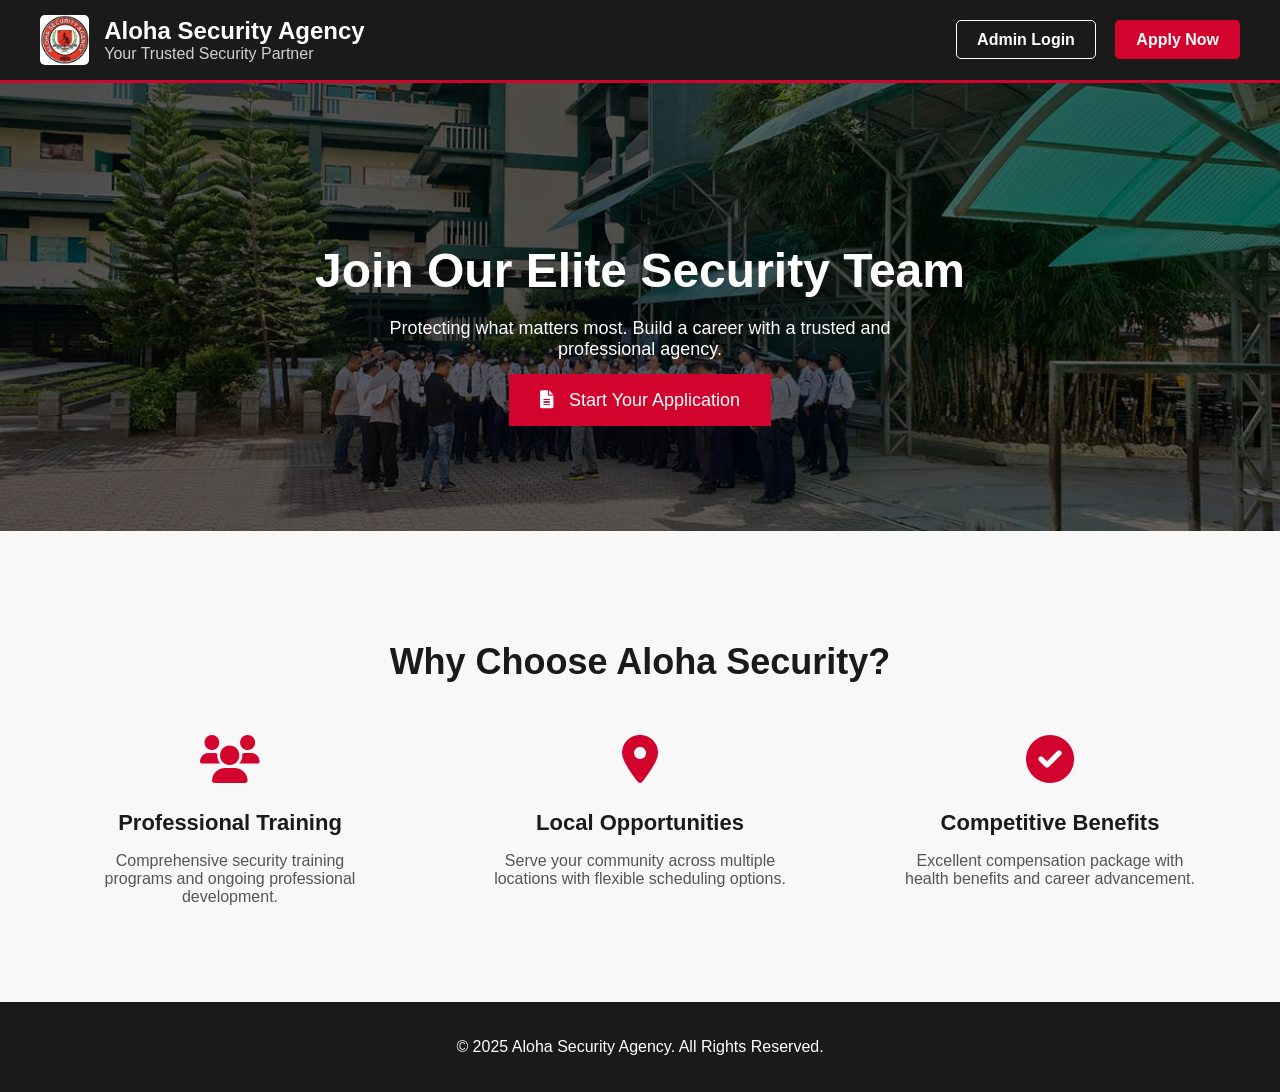
==== index.html @ 1b989c56 "First Commit" ====
<!DOCTYPE html>
<html lang="en">
<head>
    <meta charset="UTF-8">
    <meta name="viewport" content="width=device-width, initial-scale=1.0">
    <title>Aloha Security Agency</title>
    <link rel="stylesheet" href="style.css">
    <link rel="stylesheet" href="https://cdnjs.cloudflare.com/ajax/libs/font-awesome/6.0.0-beta3/css/all.min.css">
</head>
<body>

    <div id="loading-screen">
        <div class="spinner"></div>
    </div>

    <header>
        <div class="container">
            <div class="logo">
                <!-- THIS IS THE CHANGE -->
                <img src="Resources/logo.jpg" alt="Aloha Security Agency Logo">
                <div class="logo-text">
                    <h1>Aloha Security Agency</h1>
                    <p>Your Trusted Security Partner</p>
                </div>
            </div>
            <nav>
                <a href="AdminLogin.html" class="btn btn-secondary">Admin Login</a>
                <a href="application.html" class="btn btn-primary">Apply Now</a>
            </nav>
        </div>
    </header>

    <main>
        <section class="hero">
            <div class="hero-overlay"></div>
            <div class="container hero-content">
                <h2>Join Our Elite Security Team</h2>
                <p>Protecting what matters most. Build a career with a trusted and professional agency.</p>
                <a href="application.html" class="btn btn-primary hero-btn"><i class="fas fa-file-alt"></i> Start Your Application</a>
            </div>
        </section>

        <section class="why-choose-us">
            <div class="container">
                 <h2>Why Choose Aloha Security?</h2>
                 <div class="features">
                    <div class="feature-item">
                        <div class="icon"><i class="fas fa-users"></i></div>
                        <h3>Professional Training</h3>
                        <p>Comprehensive security training programs and ongoing professional development.</p>
                    </div>
                    <div class="feature-item">
                        <div class="icon"><i class="fas fa-map-marker-alt"></i></div>
                        <h3>Local Opportunities</h3>
                        <p>Serve your community across multiple locations with flexible scheduling options.</p>
                    </div>
                    <div class="feature-item">
                        <div class="icon"><i class="fas fa-check-circle"></i></div>
                        <h3>Competitive Benefits</h3>
                        <p>Excellent compensation package with health benefits and career advancement.</p>
                    </div>
                </div>
            </div>
        </section>
        <div id="offline-overlay">
            <div>
                <h1>You are Offline</h1>
                <p>Please check your internet connection.</p>
            </div>
        </div>
        
    </main>
    
    <footer>
        <div class="container">
            <div class="footer-column"><p>&copy; 2025 Aloha Security Agency. All Rights Reserved.</p></div>
        </div>
    </footer>

    <script>
        window.addEventListener('load', () => {
            const loadingScreen = document.getElementById('loading-screen');
            loadingScreen.style.opacity = '0';
            setTimeout(() => {
                loadingScreen.style.display = 'none';
            }, 500);
        });
    </script>
</body>
</html>


    <script>
        // Simple loading screen logic
        window.addEventListener('load', () => {
            const loadingScreen = document.getElementById('loading-screen');
            // Fade out the loading screen
            loadingScreen.style.opacity = '0';
            // After fade out, hide it so it's not clickable
            setTimeout(() => {
                loadingScreen.style.display = 'none';
            }, 500); // 0.5 seconds for the fade
        });
    </script>
    <script>
        const offlineOverlay = document.getElementById('offline-overlay');

        function updateOnlineStatus() {
            if (navigator.onLine) {
                offlineOverlay.style.display = 'none';
            } else {
                offlineOverlay.style.display = 'flex';
            }
        }

        window.addEventListener('online', updateOnlineStatus);
        window.addEventListener('offline', updateOnlineStatus);

        // Initial check
        updateOnlineStatus();
    </script>
</body>
</html>
---- style.css ----
/* General Body Styles */
body {
    font-family: 'Segoe UI', Tahoma, Geneva, Verdana, sans-serif;
    margin: 0;
    color: #1a1a1a; /* Off-black for better readability */
    background-color: #ffffff; /* White background */
    user-select: none;
}
.container {
    max-width: 1200px;
    margin: 0 auto;
    padding: 0 20px;
}

/* --- Loading Screen Styles --- */
#loading-screen {
    position: fixed;
    width: 100%;
    height: 100%;
    top: 0;
    left: 0;
    background-color: #1a1a1a;
    z-index: 9999;
    display: flex;
    justify-content: center;
    align-items: center;
    transition: opacity 0.5s ease-out;
}
.spinner {
    width: 50px;
    height: 50px;
    border: 5px solid #fff;
    border-top: 5px solid #D2042D; /* Red color */
    border-radius: 50%;
    animation: spin 1s linear infinite;
}
@keyframes spin {
    0% { transform: rotate(0deg); }
    100% { transform: rotate(360deg); }
}

/* Header */
header {
    background-color: #1a1a1a;
    color: #fff;
    padding: 15px 0;
    border-bottom: 3px solid #D2042D; /* Red accent */
}
header .container { display: flex; justify-content: space-between; align-items: center; }
.logo { display: flex; align-items: center; }
.logo img {
    height: 50px;
    margin-right: 15px;
    background-color: white; /* Add a white background if your logo needs it */
    border-radius: 5px;     /* Optional: rounds the corners of the background */
}
.logo h1 { margin: 0; font-size: 24px; }
.logo p { margin: 0; opacity: 0.8; }
nav .btn { margin-left: 15px; text-decoration: none; padding: 10px 20px; border-radius: 5px; font-weight: bold; transition: all 0.3s; }
.btn-primary { background-color: #D2042D; color: #fff; border: 1px solid #D2042D; text-decoration: none; }
.btn-primary:hover { background-color: #a50323; }
.btn-secondary { background-color: transparent; color: #fff; border: 1px solid #fff; }
.btn-secondary:hover { background-color: #fff; color: #1a1a1a; }

/* --- Hero Section with YOUR Company Picture --- */
.hero {
    position: relative;
    color: #fff;
    text-align: center;
    padding: 120px 0;
    /* THIS IS THE CHANGE: Using your local image */
    background-image: url('Resources/1.jpg');
    background-size: cover;
    background-position: center;
}
#offline-overlay {
    position: fixed;
    top: 0;
    left: 0;
    width: 100%;
    height: 100%;
    background-color: rgba(0, 0, 0, 0.8);
    color: white;
    display: none;
    justify-content: center;
    align-items: center;
    z-index: 10000;
    text-align: center;
}
.hero-overlay { position: absolute; top: 0; left: 0; width: 100%; height: 100%; background-color: rgba(0, 0, 0, 0.6); }
.hero-content { position: relative; z-index: 2; }
.hero h2 { font-size: 48px; margin-bottom: 20px; }
.hero p { font-size: 18px; max-width: 600px; margin: 0 auto 30px; }
.hero-btn { font-size: 18px; padding: 15px 30px; }
.hero-btn i { margin-right: 10px; }

/* Why Choose Us Section */
.why-choose-us { text-align: center; padding: 80px 0; background-color: #f8f8f8; }
.why-choose-us h2 { font-size: 36px; color: #1a1a1a; margin-bottom: 50px; }
.features { display: flex; justify-content: space-around; gap: 30px; }
.feature-item { flex: 1; max-width: 300px; }
.feature-item .icon { color: #D2042D; margin: 0 auto 20px; font-size: 48px; }
.feature-item h3 { font-size: 22px; margin-bottom: 10px; }
.feature-item p { color: #555; }

/* Footer */
footer { background-color: #1a1a1a; color: #fff; padding: 20px 0; text-align: center; }
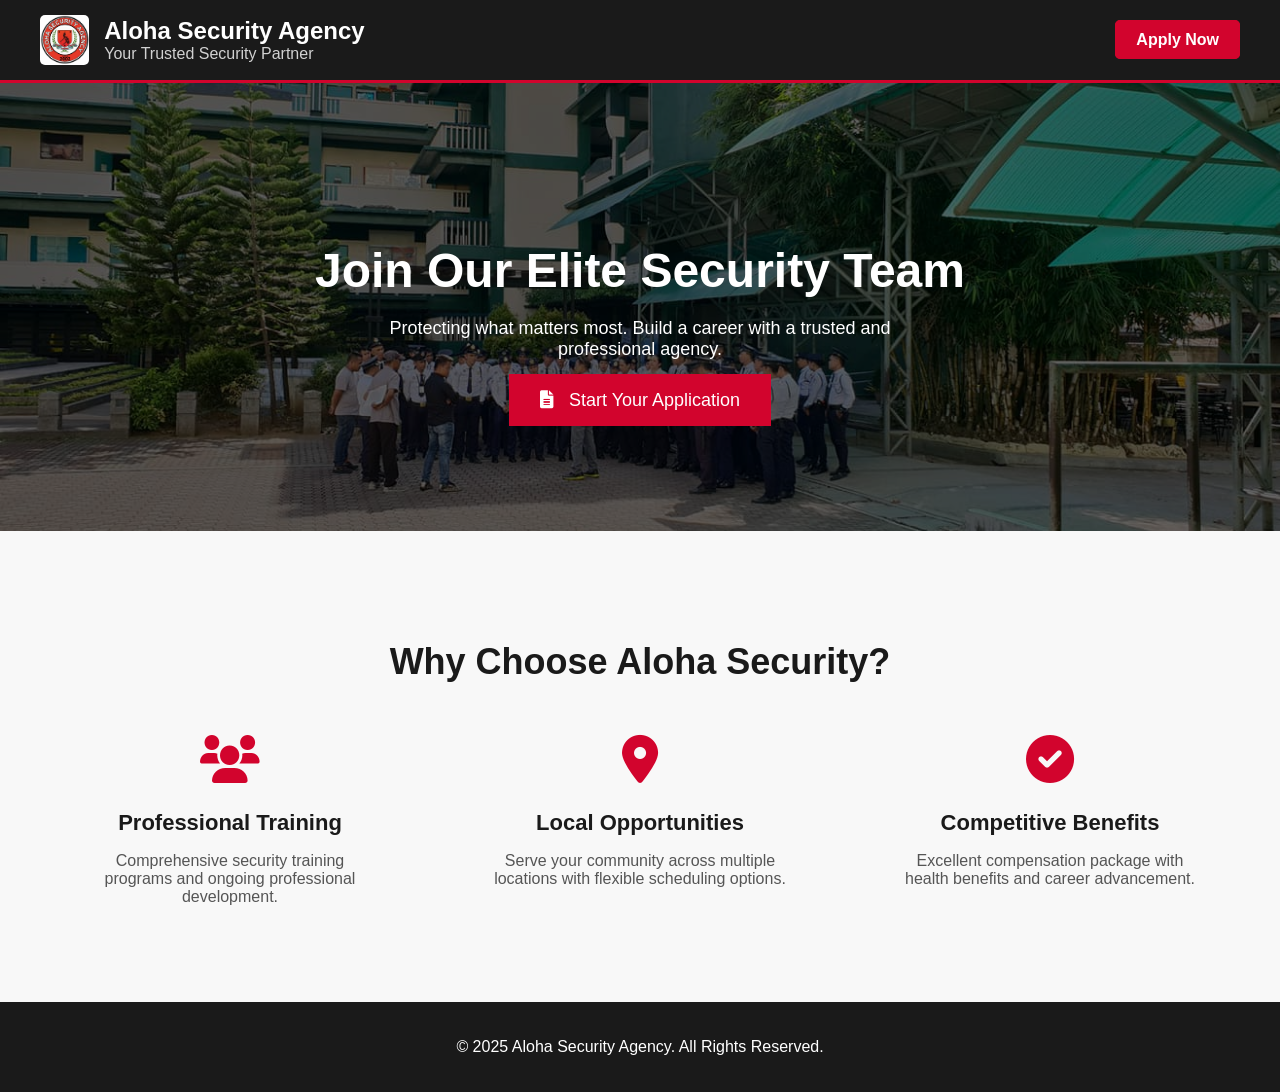
==== commit 9da383af: "hidden admin login from navigation" ====
--- a/index.html
+++ b/index.html
@@ -16,7 +16,6 @@
     <header>
         <div class="container">
             <div class="logo">
-                <!-- THIS IS THE CHANGE -->
                 <img src="Resources/logo.jpg" alt="Aloha Security Agency Logo">
                 <div class="logo-text">
                     <h1>Aloha Security Agency</h1>
@@ -24,7 +23,7 @@
                 </div>
             </div>
             <nav>
-                <a href="AdminLogin.html" class="btn btn-secondary">Admin Login</a>
+                <!-- Tinanggal ang Admin Login dito para hindi makita ng publiko -->
                 <a href="application.html" class="btn btn-primary">Apply Now</a>
             </nav>
         </div>
@@ -62,22 +61,25 @@
                 </div>
             </div>
         </section>
+
         <div id="offline-overlay">
             <div>
                 <h1>You are Offline</h1>
                 <p>Please check your internet connection.</p>
             </div>
         </div>
-        
     </main>
     
     <footer>
         <div class="container">
-            <div class="footer-column"><p>&copy; 2025 Aloha Security Agency. All Rights Reserved.</p></div>
+            <div class="footer-column">
+                <p>&copy; 2025 Aloha Security Agency. All Rights Reserved.</p>
+            </div>
         </div>
     </footer>
 
     <script>
+        // Loading Screen Logic
         window.addEventListener('load', () => {
             const loadingScreen = document.getElementById('loading-screen');
             loadingScreen.style.opacity = '0';
@@ -85,39 +87,15 @@
                 loadingScreen.style.display = 'none';
             }, 500);
         });
-    </script>
-</body>
-</html>
 
-
-    <script>
-        // Simple loading screen logic
-        window.addEventListener('load', () => {
-            const loadingScreen = document.getElementById('loading-screen');
-            // Fade out the loading screen
-            loadingScreen.style.opacity = '0';
-            // After fade out, hide it so it's not clickable
-            setTimeout(() => {
-                loadingScreen.style.display = 'none';
-            }, 500); // 0.5 seconds for the fade
-        });
-    </script>
-    <script>
+        // Offline Status Logic
         const offlineOverlay = document.getElementById('offline-overlay');
-
         function updateOnlineStatus() {
-            if (navigator.onLine) {
-                offlineOverlay.style.display = 'none';
-            } else {
-                offlineOverlay.style.display = 'flex';
-            }
+            offlineOverlay.style.display = navigator.onLine ? 'none' : 'flex';
         }
-
         window.addEventListener('online', updateOnlineStatus);
         window.addEventListener('offline', updateOnlineStatus);
-
-        // Initial check
-        updateOnlineStatus();
+        updateOnlineStatus(); // Initial check
     </script>
 </body>
 </html>
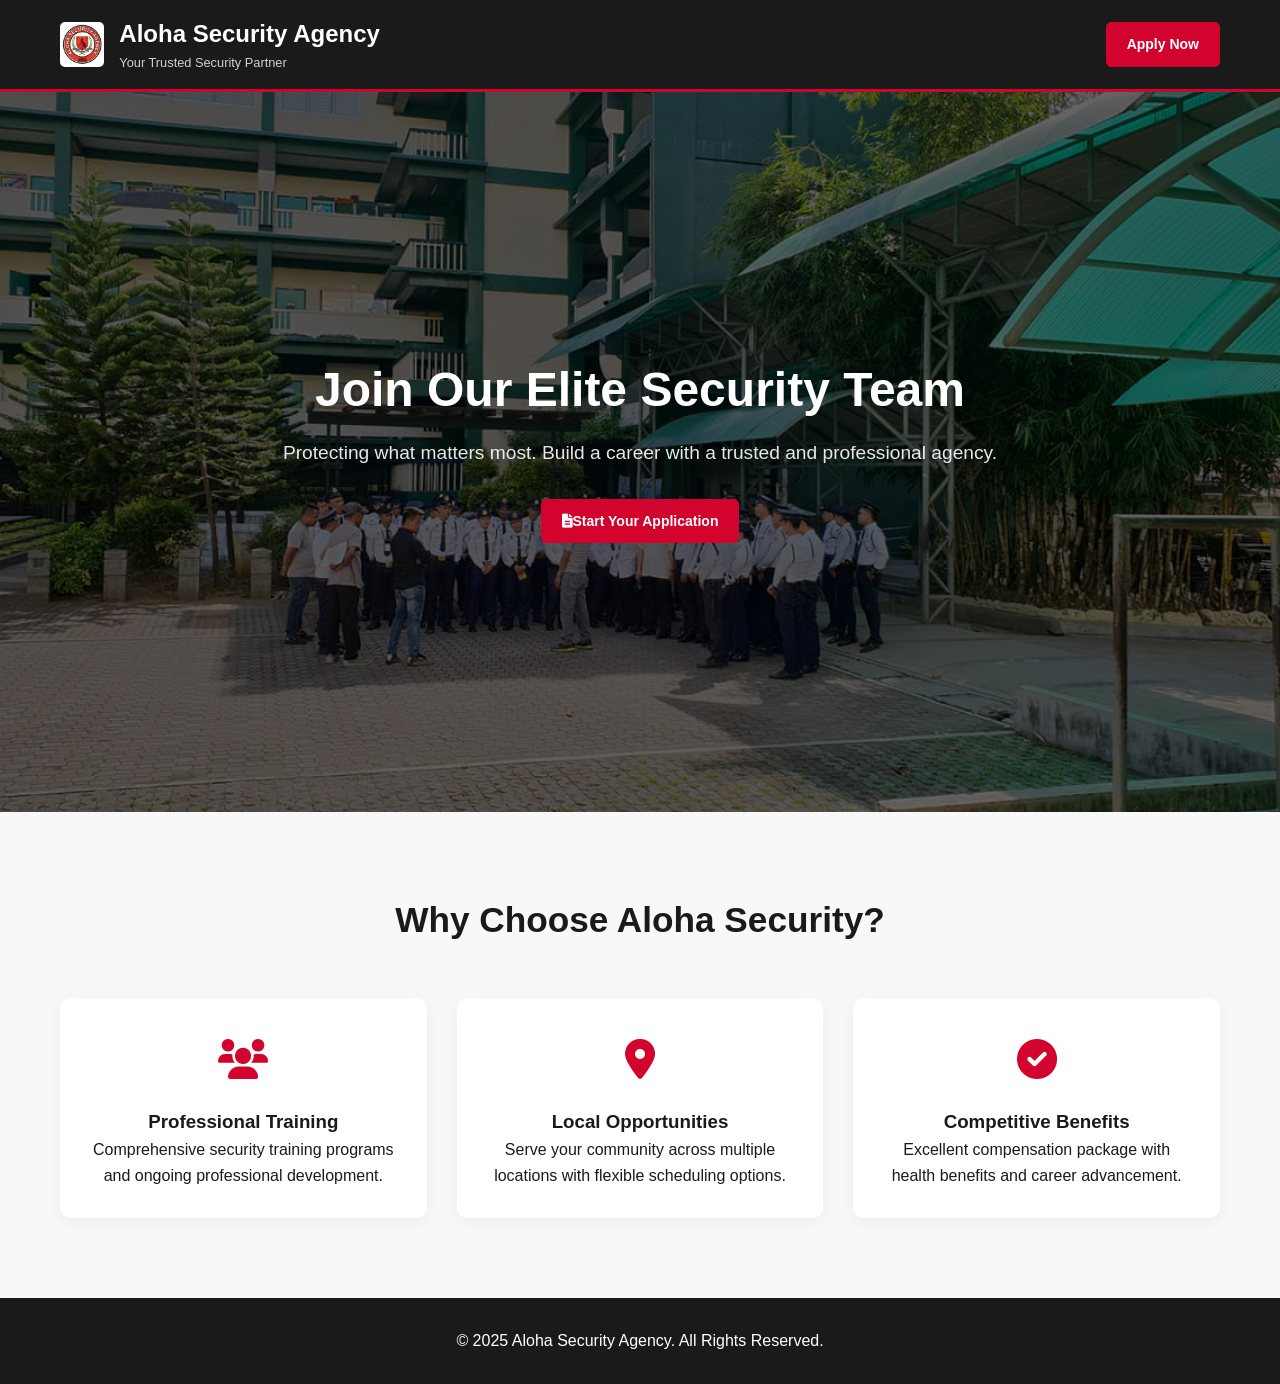
==== commit 94fc0636: "forced update dashboard" ====
--- a/index.html
+++ b/index.html
@@ -6,6 +6,69 @@
     <title>Aloha Security Agency</title>
     <link rel="stylesheet" href="style.css">
     <link rel="stylesheet" href="https://cdnjs.cloudflare.com/ajax/libs/font-awesome/6.0.0-beta3/css/all.min.css">
+    <style>
+        /* --- SLIDER CSS --- */
+        .hero {
+            position: relative;
+            height: 80vh; /* Adjust height based on preference */
+            min-height: 500px;
+            overflow: hidden;
+            display: flex;
+            align-items: center;
+            justify-content: center;
+            color: white;
+            text-align: center;
+            background-color: #1a1a1a; /* Fallback color */
+        }
+
+        .hero-slides {
+            position: absolute;
+            top: 0;
+            left: 0;
+            width: 100%;
+            height: 100%;
+            z-index: 1;
+        }
+
+        .slide {
+            position: absolute;
+            top: 0;
+            left: 0;
+            width: 100%;
+            height: 100%;
+            background-size: cover;
+            background-position: center;
+            opacity: 0;
+            transition: opacity 1.5s ease-in-out; /* Smooth fade effect */
+        }
+
+        .slide.active {
+            opacity: 1;
+        }
+
+        .hero-overlay {
+            position: absolute;
+            top: 0;
+            left: 0;
+            width: 100%;
+            height: 100%;
+            background-color: rgba(0, 0, 0, 0.6); /* Makes text readable */
+            z-index: 2;
+        }
+
+        .hero-content {
+            position: relative;
+            z-index: 3;
+            max-width: 800px;
+            padding: 0 20px;
+        }
+
+        /* Responsive Fix for Slider */
+        @media (max-width: 768px) {
+            .hero { height: 60vh; }
+            .hero h2 { font-size: 2rem; }
+        }
+    </style>
 </head>
 <body>
 
@@ -23,15 +86,22 @@
                 </div>
             </div>
             <nav>
-                <!-- Tinanggal ang Admin Login dito para hindi makita ng publiko -->
                 <a href="application.html" class="btn btn-primary">Apply Now</a>
             </nav>
         </div>
     </header>
 
     <main>
+        <!-- HERO SECTION WITH SLIDER -->
         <section class="hero">
+            <div class="hero-slides">
+                <!-- Palitan ang mga ito ng iyong aktwal na images sa Resources folder -->
+                <div class="slide active" style="background-image: url('Resources/1.jpg');"></div>
+                <div class="slide" style="background-image: url('Resources/2.jpg');"></div>
+                <div class="slide" style="background-image: url('Resources/3.jpg');"></div>
+            </div>
             <div class="hero-overlay"></div>
+            
             <div class="container hero-content">
                 <h2>Join Our Elite Security Team</h2>
                 <p>Protecting what matters most. Build a career with a trusted and professional agency.</p>
@@ -79,7 +149,7 @@
     </footer>
 
     <script>
-        // Loading Screen Logic
+        // --- 1. Loading Screen Logic ---
         window.addEventListener('load', () => {
             const loadingScreen = document.getElementById('loading-screen');
             loadingScreen.style.opacity = '0';
@@ -88,14 +158,29 @@
             }, 500);
         });
 
-        // Offline Status Logic
+        // --- 2. HERO SLIDER LOGIC ---
+        let currentSlide = 0;
+        const slides = document.querySelectorAll('.slide');
+        const slideInterval = 5000; // Magpapalit kada 5 seconds
+
+        function nextSlide() {
+            slides[currentSlide].classList.remove('active');
+            currentSlide = (currentSlide + 1) % slides.length;
+            slides[currentSlide].classList.add('active');
+        }
+
+        if (slides.length > 1) {
+            setInterval(nextSlide, slideInterval);
+        }
+
+        // --- 3. Offline Status Logic ---
         const offlineOverlay = document.getElementById('offline-overlay');
         function updateOnlineStatus() {
             offlineOverlay.style.display = navigator.onLine ? 'none' : 'flex';
         }
         window.addEventListener('online', updateOnlineStatus);
         window.addEventListener('offline', updateOnlineStatus);
-        updateOnlineStatus(); // Initial check
+        updateOnlineStatus();
     </script>
 </body>
 </html>
--- a/style.css
+++ b/style.css
@@ -1,24 +1,30 @@
-/* General Body Styles */
+/* 1. UNIVERSAL RESET & FOUNDATION */
+* {
+    box-sizing: border-box;
+    margin: 0;
+    padding: 0;
+}
+
 body {
     font-family: 'Segoe UI', Tahoma, Geneva, Verdana, sans-serif;
-    margin: 0;
-    color: #1a1a1a; /* Off-black for better readability */
-    background-color: #ffffff; /* White background */
+    color: #1a1a1a;
+    background-color: #ffffff;
+    line-height: 1.6;
+    overflow-x: hidden; /* Iwas sa pahalang na scroll sa mobile */
     user-select: none;
 }
+
 .container {
+    width: 100%;
     max-width: 1200px;
     margin: 0 auto;
     padding: 0 20px;
 }
 
-/* --- Loading Screen Styles --- */
+/* --- LOADING SCREEN --- */
 #loading-screen {
     position: fixed;
-    width: 100%;
-    height: 100%;
-    top: 0;
-    left: 0;
+    inset: 0;
     background-color: #1a1a1a;
     z-index: 9999;
     display: flex;
@@ -26,82 +32,150 @@
     align-items: center;
     transition: opacity 0.5s ease-out;
 }
+
 .spinner {
-    width: 50px;
-    height: 50px;
-    border: 5px solid #fff;
-    border-top: 5px solid #D2042D; /* Red color */
+    width: 50px; height: 50px;
+    border: 5px solid rgba(255,255,255,0.1);
+    border-top: 5px solid #D2042D;
     border-radius: 50%;
     animation: spin 1s linear infinite;
 }
-@keyframes spin {
-    0% { transform: rotate(0deg); }
-    100% { transform: rotate(360deg); }
-}
+@keyframes spin { 100% { transform: rotate(360deg); } }
 
-/* Header */
+/* 2. HEADER & NAVIGATION (RESPONSIVE) */
 header {
     background-color: #1a1a1a;
     color: #fff;
     padding: 15px 0;
-    border-bottom: 3px solid #D2042D; /* Red accent */
+    border-bottom: 3px solid #D2042D;
+    position: sticky; /* Nananatili sa taas habang nag-scroll */
+    top: 0;
+    z-index: 1000;
 }
-header .container { display: flex; justify-content: space-between; align-items: center; }
-.logo { display: flex; align-items: center; }
-.logo img {
-    height: 50px;
-    margin-right: 15px;
-    background-color: white; /* Add a white background if your logo needs it */
-    border-radius: 5px;     /* Optional: rounds the corners of the background */
+
+header .container {
+    display: flex;
+    justify-content: space-between;
+    align-items: center;
+    flex-wrap: wrap; /* Papayagan ang pag-stack sa mobile */
+    gap: 15px;
 }
-.logo h1 { margin: 0; font-size: 24px; }
-.logo p { margin: 0; opacity: 0.8; }
-nav .btn { margin-left: 15px; text-decoration: none; padding: 10px 20px; border-radius: 5px; font-weight: bold; transition: all 0.3s; }
-.btn-primary { background-color: #D2042D; color: #fff; border: 1px solid #D2042D; text-decoration: none; }
+
+.logo { display: flex; align-items: center; gap: 15px; }
+.logo img { height: 45px; width: auto; background: white; border-radius: 5px; padding: 2px; }
+.logo h1 { font-size: clamp(1.2rem, 4vw, 1.5rem); margin: 0; }
+.logo p { font-size: 0.8rem; margin: 0; opacity: 0.8; }
+
+nav { display: flex; gap: 10px; }
+.btn {
+    text-decoration: none;
+    padding: 10px 20px;
+    border-radius: 5px;
+    font-weight: bold;
+    font-size: 14px;
+    transition: 0.3s;
+    display: inline-flex;
+    align-items: center;
+    justify-content: center;
+}
+
+.btn-primary { background-color: #D2042D; color: #fff; border: 1px solid #D2042D; }
 .btn-primary:hover { background-color: #a50323; }
 .btn-secondary { background-color: transparent; color: #fff; border: 1px solid #fff; }
 .btn-secondary:hover { background-color: #fff; color: #1a1a1a; }
 
-/* --- Hero Section with YOUR Company Picture --- */
+/* 3. HERO SECTION (DYNAMIC SIZING) */
 .hero {
     position: relative;
     color: #fff;
     text-align: center;
-    padding: 120px 0;
-    /* THIS IS THE CHANGE: Using your local image */
+    padding: clamp(60px, 15vh, 120px) 20px; /* Adjusts padding based on screen height */
     background-image: url('Resources/1.jpg');
     background-size: cover;
     background-position: center;
+    display: flex;
+    align-items: center;
+    min-height: 60vh;
 }
+
+.hero-overlay { position: absolute; inset: 0; background-color: rgba(0, 0, 0, 0.65); z-index: 1; }
+.hero-content { position: relative; z-index: 2; width: 100%; max-width: 800px; margin: 0 auto; }
+
+.hero h2 {
+    font-size: clamp(1.8rem, 6vw, 3rem); /* Fluid font size: liliit sa mobile, lalaki sa desktop */
+    line-height: 1.2;
+    margin-bottom: 20px;
+}
+
+.hero p {
+    font-size: clamp(1rem, 3vw, 1.2rem);
+    margin-bottom: 30px;
+    opacity: 0.9;
+}
+
+/* 4. FEATURES GRID (AUTO-STACKING) */
+.why-choose-us { padding: 80px 0; background-color: #f8f8f8; }
+.why-choose-us h2 { text-align: center; margin-bottom: 50px; font-size: clamp(1.5rem, 5vw, 2.2rem); }
+
+.features {
+    display: grid;
+    /* Gagawa kusa ng columns depende sa lapad ng screen */
+    grid-template-columns: repeat(auto-fit, minmax(280px, 1fr)); 
+    gap: 30px;
+}
+
+.feature-item {
+    background: #fff;
+    padding: 30px;
+    border-radius: 10px;
+    box-shadow: 0 4px 15px rgba(0,0,0,0.05);
+    text-align: center;
+    transition: transform 0.3s;
+}
+.feature-item:hover { transform: translateY(-5px); }
+.feature-item .icon { color: #D2042D; font-size: 40px; margin-bottom: 15px; }
+
+/* 5. FOOTER & OVERLAYS */
+footer { background-color: #1a1a1a; color: #fff; padding: 30px 0; text-align: center; }
+
 #offline-overlay {
-    position: fixed;
-    top: 0;
-    left: 0;
-    width: 100%;
-    height: 100%;
-    background-color: rgba(0, 0, 0, 0.8);
+    position: fixed; inset: 0;
+    background-color: rgba(0, 0, 0, 0.9);
     color: white;
     display: none;
+    flex-direction: column;
     justify-content: center;
     align-items: center;
     z-index: 10000;
     text-align: center;
+    padding: 20px;
 }
-.hero-overlay { position: absolute; top: 0; left: 0; width: 100%; height: 100%; background-color: rgba(0, 0, 0, 0.6); }
-.hero-content { position: relative; z-index: 2; }
-.hero h2 { font-size: 48px; margin-bottom: 20px; }
-.hero p { font-size: 18px; max-width: 600px; margin: 0 auto 30px; }
-.hero-btn { font-size: 18px; padding: 15px 30px; }
-.hero-btn i { margin-right: 10px; }
 
-/* Why Choose Us Section */
-.why-choose-us { text-align: center; padding: 80px 0; background-color: #f8f8f8; }
-.why-choose-us h2 { font-size: 36px; color: #1a1a1a; margin-bottom: 50px; }
-.features { display: flex; justify-content: space-around; gap: 30px; }
-.feature-item { flex: 1; max-width: 300px; }
-.feature-item .icon { color: #D2042D; margin: 0 auto 20px; font-size: 48px; }
-.feature-item h3 { font-size: 22px; margin-bottom: 10px; }
-.feature-item p { color: #555; }
+/* 6. MOBILE SPECIFIC ADJUSTMENTS */
+@media (max-width: 768px) {
+    header .container {
+        flex-direction: column;
+        text-align: center;
+    }
 
-/* Footer */
-footer { background-color: #1a1a1a; color: #fff; padding: 20px 0; text-align: center; }+    nav {
+        flex-direction: column; /* Stack buttons vertically sa phone */
+        width: 100%;
+        gap: 12px;
+    }
+
+    .btn {
+        width: 100%; /* Full width buttons para madaling mapindot ng thumb */
+        padding: 15px;
+    }
+
+    .hero {
+        padding: 60px 20px;
+    }
+}
+
+@media (max-width: 480px) {
+    .logo { flex-direction: column; gap: 5px; }
+    .hero h2 { font-size: 1.8rem; }
+    .features { gap: 20px; }
+}
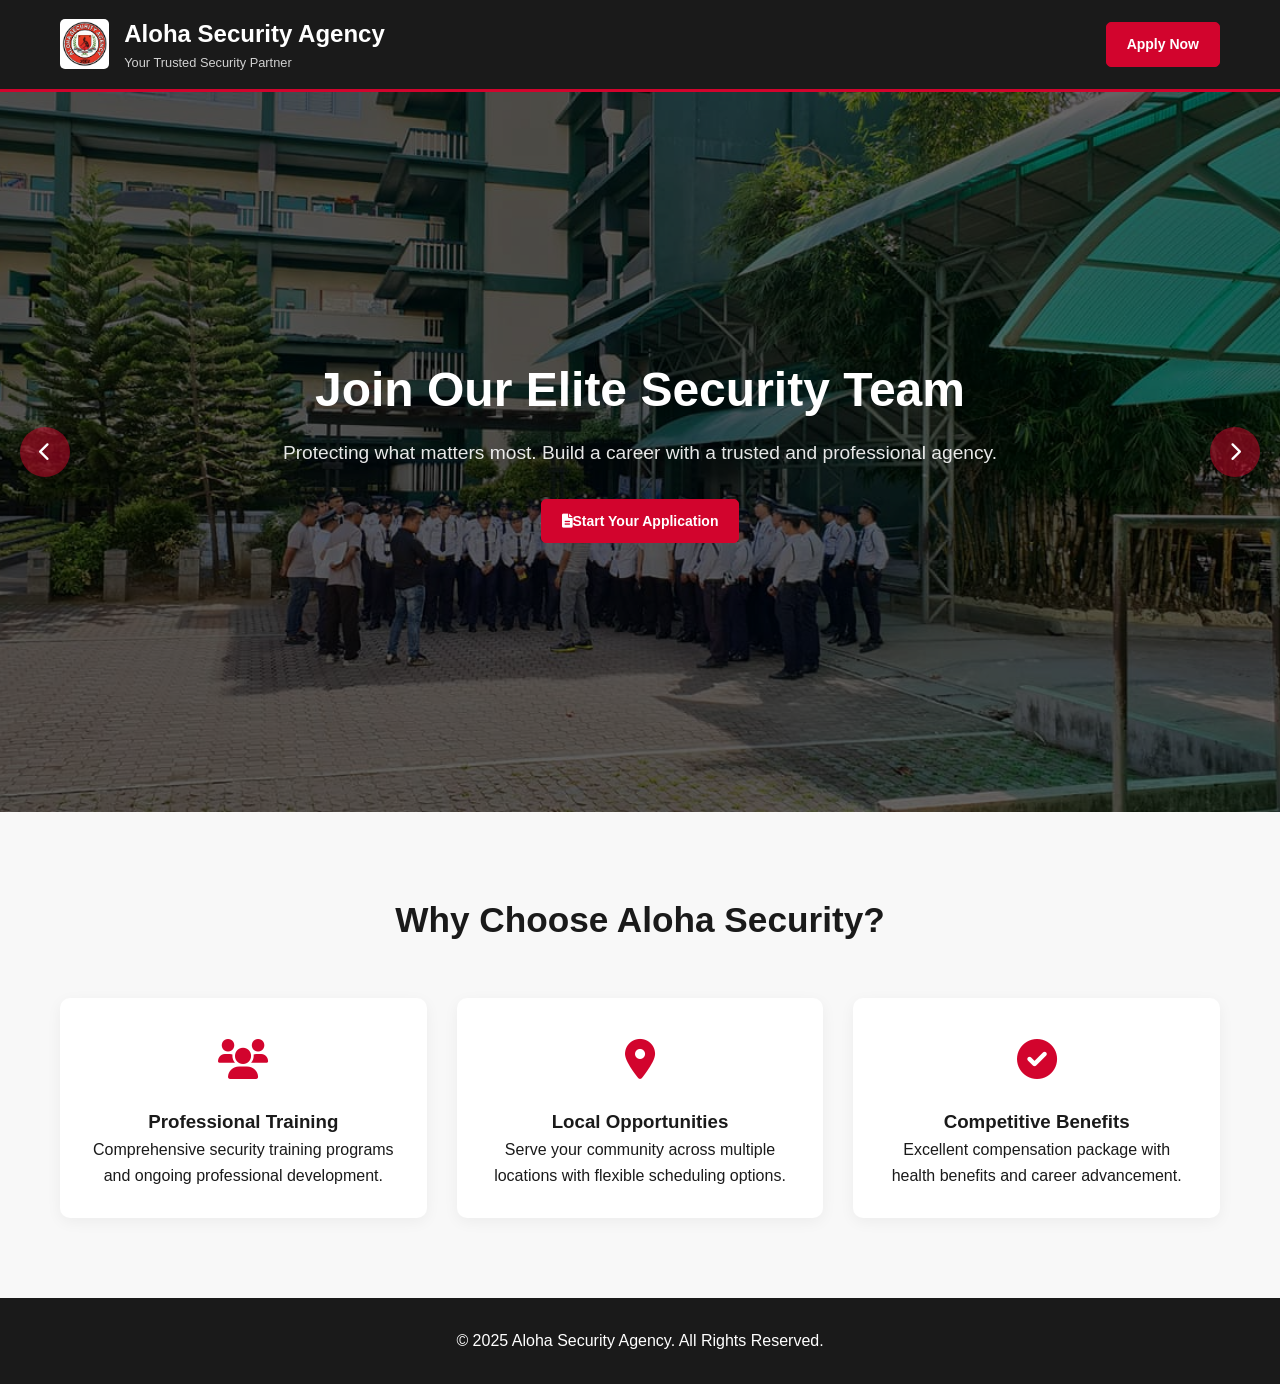
==== commit cf91f4fd: "forced update dashboard" ====
--- a/index.html
+++ b/index.html
@@ -7,10 +7,10 @@
     <link rel="stylesheet" href="style.css">
     <link rel="stylesheet" href="https://cdnjs.cloudflare.com/ajax/libs/font-awesome/6.0.0-beta3/css/all.min.css">
     <style>
-        /* --- SLIDER CSS --- */
+        /* --- UPDATED SLIDER CSS --- */
         .hero {
             position: relative;
-            height: 80vh; /* Adjust height based on preference */
+            height: 80vh;
             min-height: 500px;
             overflow: hidden;
             display: flex;
@@ -18,41 +18,30 @@
             justify-content: center;
             color: white;
             text-align: center;
-            background-color: #1a1a1a; /* Fallback color */
+            background-color: #1a1a1a;
         }
 
         .hero-slides {
             position: absolute;
-            top: 0;
-            left: 0;
-            width: 100%;
-            height: 100%;
+            top: 0; left: 0; width: 100%; height: 100%;
             z-index: 1;
         }
 
         .slide {
             position: absolute;
-            top: 0;
-            left: 0;
-            width: 100%;
-            height: 100%;
+            top: 0; left: 0; width: 100%; height: 100%;
             background-size: cover;
             background-position: center;
             opacity: 0;
-            transition: opacity 1.5s ease-in-out; /* Smooth fade effect */
-        }
-
-        .slide.active {
-            opacity: 1;
-        }
+            transition: opacity 1s ease-in-out;
+        }
+
+        .slide.active { opacity: 1; }
 
         .hero-overlay {
             position: absolute;
-            top: 0;
-            left: 0;
-            width: 100%;
-            height: 100%;
-            background-color: rgba(0, 0, 0, 0.6); /* Makes text readable */
+            top: 0; left: 0; width: 100%; height: 100%;
+            background-color: rgba(0, 0, 0, 0.6);
             z-index: 2;
         }
 
@@ -63,10 +52,39 @@
             padding: 0 20px;
         }
 
-        /* Responsive Fix for Slider */
-        @media (max-width: 768px) {
-            .hero { height: 60vh; }
-            .hero h2 { font-size: 2rem; }
+        /* --- NEXT & PREV BUTTONS --- */
+        .slider-btn {
+            position: absolute;
+            top: 50%;
+            transform: translateY(-50%);
+            z-index: 10;
+            background: rgba(210, 4, 45, 0.5); /* Semi-transparent Red */
+            color: white;
+            border: none;
+            width: 50px;
+            height: 50px;
+            border-radius: 50%;
+            cursor: pointer;
+            font-size: 1.2rem;
+            transition: 0.3s;
+            display: flex;
+            align-items: center;
+            justify-content: center;
+        }
+
+        .slider-btn:hover {
+            background: rgba(210, 4, 45, 1); /* Solid Red on hover */
+            transform: translateY(-50%) scale(1.1);
+        }
+
+        .prev-btn { left: 20px; }
+        .next-btn { right: 20px; }
+
+        /* Hide buttons on very small screens if preferred */
+        @media (max-width: 480px) {
+            .slider-btn { width: 40px; height: 40px; font-size: 1rem; }
+            .prev-btn { left: 10px; }
+            .next-btn { right: 10px; }
         }
     </style>
 </head>
@@ -79,7 +97,7 @@
     <header>
         <div class="container">
             <div class="logo">
-                <img src="Resources/logo.jpg" alt="Aloha Security Agency Logo">
+                <img src="Resources/logo.jpg" alt="Logo" style="height: 50px;">
                 <div class="logo-text">
                     <h1>Aloha Security Agency</h1>
                     <p>Your Trusted Security Partner</p>
@@ -92,14 +110,18 @@
     </header>
 
     <main>
-        <!-- HERO SECTION WITH SLIDER -->
         <section class="hero">
+            <!-- Slides -->
             <div class="hero-slides">
-                <!-- Palitan ang mga ito ng iyong aktwal na images sa Resources folder -->
                 <div class="slide active" style="background-image: url('Resources/1.jpg');"></div>
                 <div class="slide" style="background-image: url('Resources/2.jpg');"></div>
                 <div class="slide" style="background-image: url('Resources/3.jpg');"></div>
             </div>
+
+            <!-- Manual Controls -->
+            <button class="slider-btn prev-btn" id="prevBtn"><i class="fas fa-chevron-left"></i></button>
+            <button class="slider-btn next-btn" id="nextBtn"><i class="fas fa-chevron-right"></i></button>
+
             <div class="hero-overlay"></div>
             
             <div class="container hero-content">
@@ -109,6 +131,7 @@
             </div>
         </section>
 
+        <!-- Features Section (Why Choose Us) ... -->
         <section class="why-choose-us">
             <div class="container">
                  <h2>Why Choose Aloha Security?</h2>
@@ -131,56 +154,65 @@
                 </div>
             </div>
         </section>
-
-        <div id="offline-overlay">
-            <div>
-                <h1>You are Offline</h1>
-                <p>Please check your internet connection.</p>
-            </div>
-        </div>
     </main>
     
     <footer>
         <div class="container">
-            <div class="footer-column">
-                <p>&copy; 2025 Aloha Security Agency. All Rights Reserved.</p>
-            </div>
+            <p>&copy; 2025 Aloha Security Agency. All Rights Reserved.</p>
         </div>
     </footer>
 
     <script>
-        // --- 1. Loading Screen Logic ---
+        // 1. Loading Screen
         window.addEventListener('load', () => {
-            const loadingScreen = document.getElementById('loading-screen');
-            loadingScreen.style.opacity = '0';
-            setTimeout(() => {
-                loadingScreen.style.display = 'none';
-            }, 500);
+            const ls = document.getElementById('loading-screen');
+            ls.style.opacity = '0';
+            setTimeout(() => ls.style.display = 'none', 500);
         });
 
-        // --- 2. HERO SLIDER LOGIC ---
+        // 2. HERO SLIDER LOGIC (Manual + Auto)
         let currentSlide = 0;
         const slides = document.querySelectorAll('.slide');
-        const slideInterval = 5000; // Magpapalit kada 5 seconds
+        const nextBtn = document.getElementById('nextBtn');
+        const prevBtn = document.getElementById('prevBtn');
+        let slideTimer;
+
+        function showSlide(index) {
+            slides.forEach(s => s.classList.remove('active'));
+            slides[index].classList.add('active');
+        }
 
         function nextSlide() {
-            slides[currentSlide].classList.remove('active');
             currentSlide = (currentSlide + 1) % slides.length;
-            slides[currentSlide].classList.add('active');
-        }
-
+            showSlide(currentSlide);
+            resetTimer(); // Reset auto-timer kapag pinindot ang button
+        }
+
+        function prevSlide() {
+            currentSlide = (currentSlide - 1 + slides.length) % slides.length;
+            showSlide(currentSlide);
+            resetTimer();
+        }
+
+        function startTimer() {
+            slideTimer = setInterval(() => {
+                currentSlide = (currentSlide + 1) % slides.length;
+                showSlide(currentSlide);
+            }, 5000); // 5 seconds
+        }
+
+        function resetTimer() {
+            clearInterval(slideTimer);
+            startTimer();
+        }
+
+        nextBtn.addEventListener('click', nextSlide);
+        prevBtn.addEventListener('click', prevSlide);
+
+        // Start auto-play on load
         if (slides.length > 1) {
-            setInterval(nextSlide, slideInterval);
-        }
-
-        // --- 3. Offline Status Logic ---
-        const offlineOverlay = document.getElementById('offline-overlay');
-        function updateOnlineStatus() {
-            offlineOverlay.style.display = navigator.onLine ? 'none' : 'flex';
-        }
-        window.addEventListener('online', updateOnlineStatus);
-        window.addEventListener('offline', updateOnlineStatus);
-        updateOnlineStatus();
+            startTimer();
+        }
     </script>
 </body>
 </html>
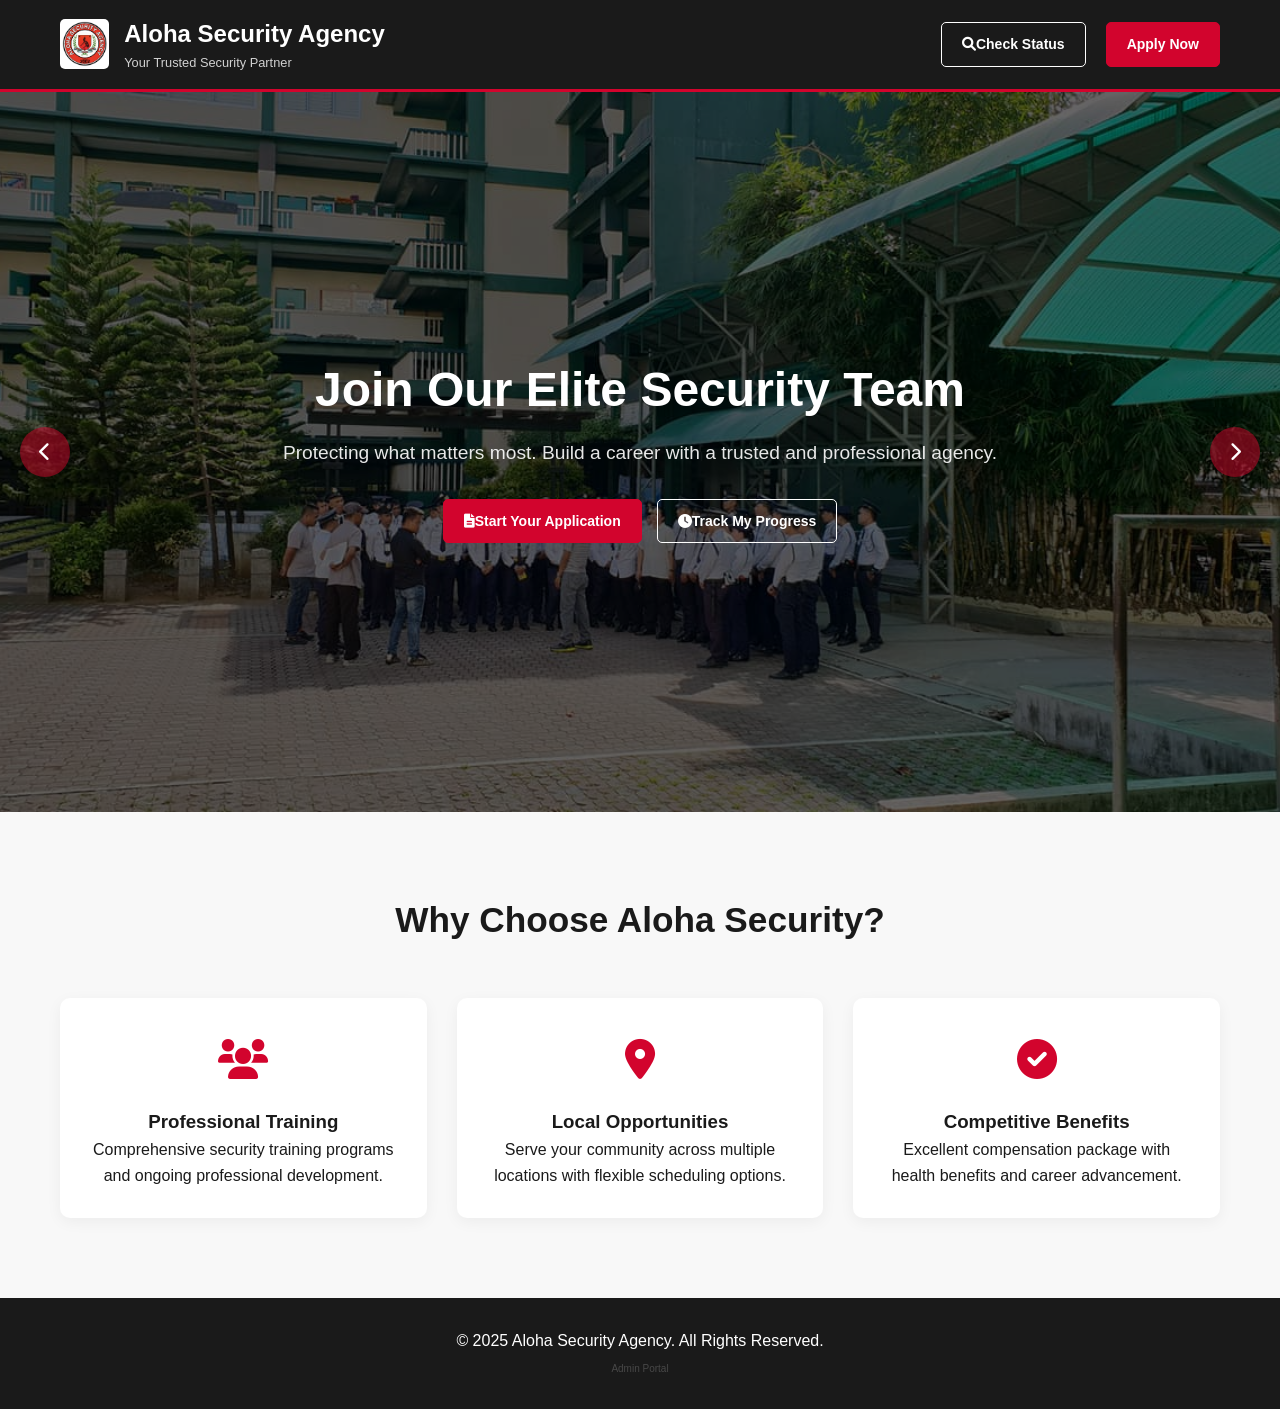
==== commit fff66845: "forced update dashboard" ====
--- a/index.html
+++ b/index.html
@@ -80,11 +80,15 @@
         .prev-btn { left: 20px; }
         .next-btn { right: 20px; }
 
-        /* Hide buttons on very small screens if preferred */
+        /* BUTTON SPACING */
+        nav .btn { margin-left: 10px; }
+        .hero-btn-group { display: flex; gap: 15px; justify-content: center; margin-top: 20px; }
+
         @media (max-width: 480px) {
             .slider-btn { width: 40px; height: 40px; font-size: 1rem; }
             .prev-btn { left: 10px; }
             .next-btn { right: 10px; }
+            .hero-btn-group { flex-direction: column; align-items: center; }
         }
     </style>
 </head>
@@ -104,6 +108,8 @@
                 </div>
             </div>
             <nav>
+                <!-- NEW LINK: CHECK STATUS -->
+                <a href="applicant-portal.html" class="btn btn-secondary"><i class="fas fa-search"></i> Check Status</a>
                 <a href="application.html" class="btn btn-primary">Apply Now</a>
             </nav>
         </div>
@@ -111,14 +117,12 @@
 
     <main>
         <section class="hero">
-            <!-- Slides -->
             <div class="hero-slides">
                 <div class="slide active" style="background-image: url('Resources/1.jpg');"></div>
                 <div class="slide" style="background-image: url('Resources/2.jpg');"></div>
                 <div class="slide" style="background-image: url('Resources/3.jpg');"></div>
             </div>
 
-            <!-- Manual Controls -->
             <button class="slider-btn prev-btn" id="prevBtn"><i class="fas fa-chevron-left"></i></button>
             <button class="slider-btn next-btn" id="nextBtn"><i class="fas fa-chevron-right"></i></button>
 
@@ -127,11 +131,15 @@
             <div class="container hero-content">
                 <h2>Join Our Elite Security Team</h2>
                 <p>Protecting what matters most. Build a career with a trusted and professional agency.</p>
-                <a href="application.html" class="btn btn-primary hero-btn"><i class="fas fa-file-alt"></i> Start Your Application</a>
+                
+                <div class="hero-btn-group">
+                    <a href="application.html" class="btn btn-primary hero-btn"><i class="fas fa-file-alt"></i> Start Your Application</a>
+                    <!-- NEW LINK: TRACK PROGRESS -->
+                    <a href="applicant-portal.html" class="btn btn-secondary hero-btn"><i class="fas fa-clock"></i> Track My Progress</a>
+                </div>
             </div>
         </section>
 
-        <!-- Features Section (Why Choose Us) ... -->
         <section class="why-choose-us">
             <div class="container">
                  <h2>Why Choose Aloha Security?</h2>
@@ -159,18 +167,18 @@
     <footer>
         <div class="container">
             <p>&copy; 2025 Aloha Security Agency. All Rights Reserved.</p>
+            <!-- OPTIONAL: HIDDEN LINK FOR ADMINS -->
+            <a href="AdminLogin.html" style="color: rgba(255,255,255,0.2); text-decoration: none; font-size: 10px;">Admin Portal</a>
         </div>
     </footer>
 
     <script>
-        // 1. Loading Screen
         window.addEventListener('load', () => {
             const ls = document.getElementById('loading-screen');
             ls.style.opacity = '0';
             setTimeout(() => ls.style.display = 'none', 500);
         });
 
-        // 2. HERO SLIDER LOGIC (Manual + Auto)
         let currentSlide = 0;
         const slides = document.querySelectorAll('.slide');
         const nextBtn = document.getElementById('nextBtn');
@@ -185,7 +193,7 @@
         function nextSlide() {
             currentSlide = (currentSlide + 1) % slides.length;
             showSlide(currentSlide);
-            resetTimer(); // Reset auto-timer kapag pinindot ang button
+            resetTimer();
         }
 
         function prevSlide() {
@@ -198,7 +206,7 @@
             slideTimer = setInterval(() => {
                 currentSlide = (currentSlide + 1) % slides.length;
                 showSlide(currentSlide);
-            }, 5000); // 5 seconds
+            }, 5000);
         }
 
         function resetTimer() {
@@ -209,7 +217,6 @@
         nextBtn.addEventListener('click', nextSlide);
         prevBtn.addEventListener('click', prevSlide);
 
-        // Start auto-play on load
         if (slides.length > 1) {
             startTimer();
         }
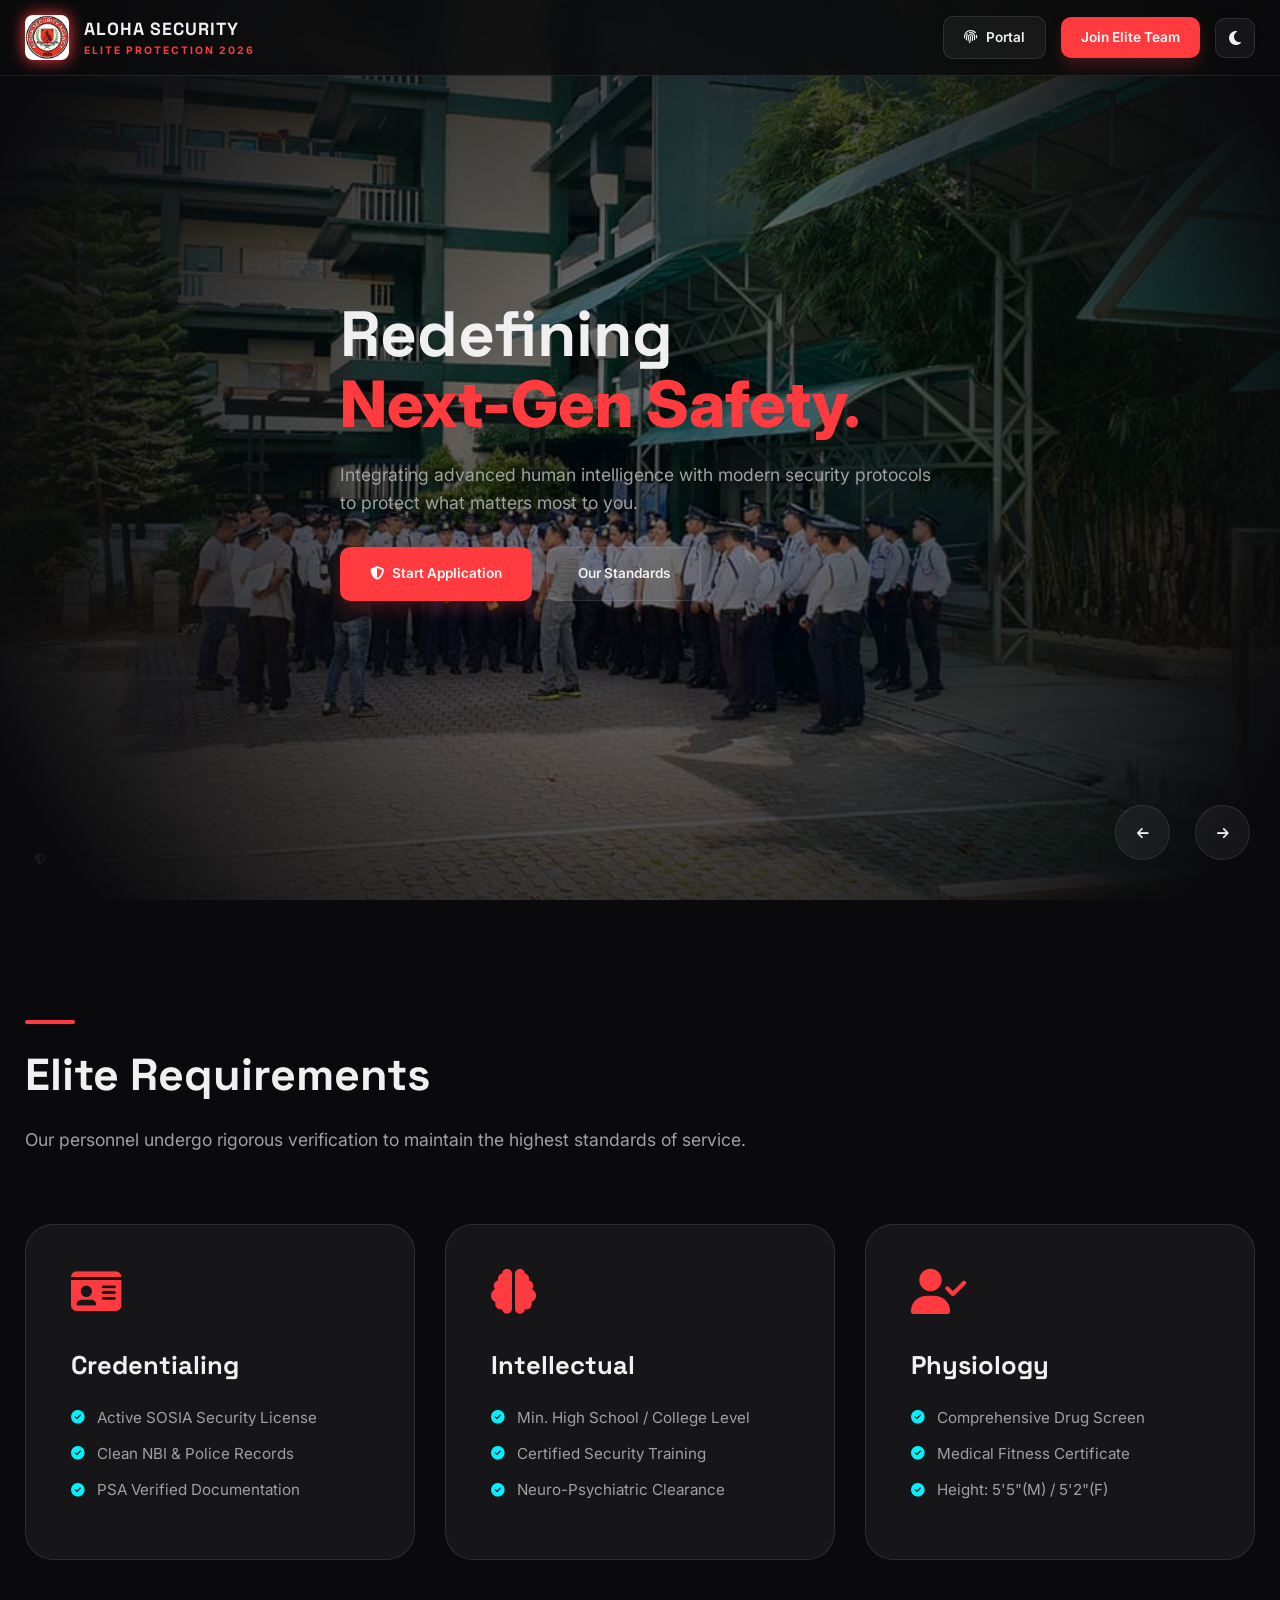
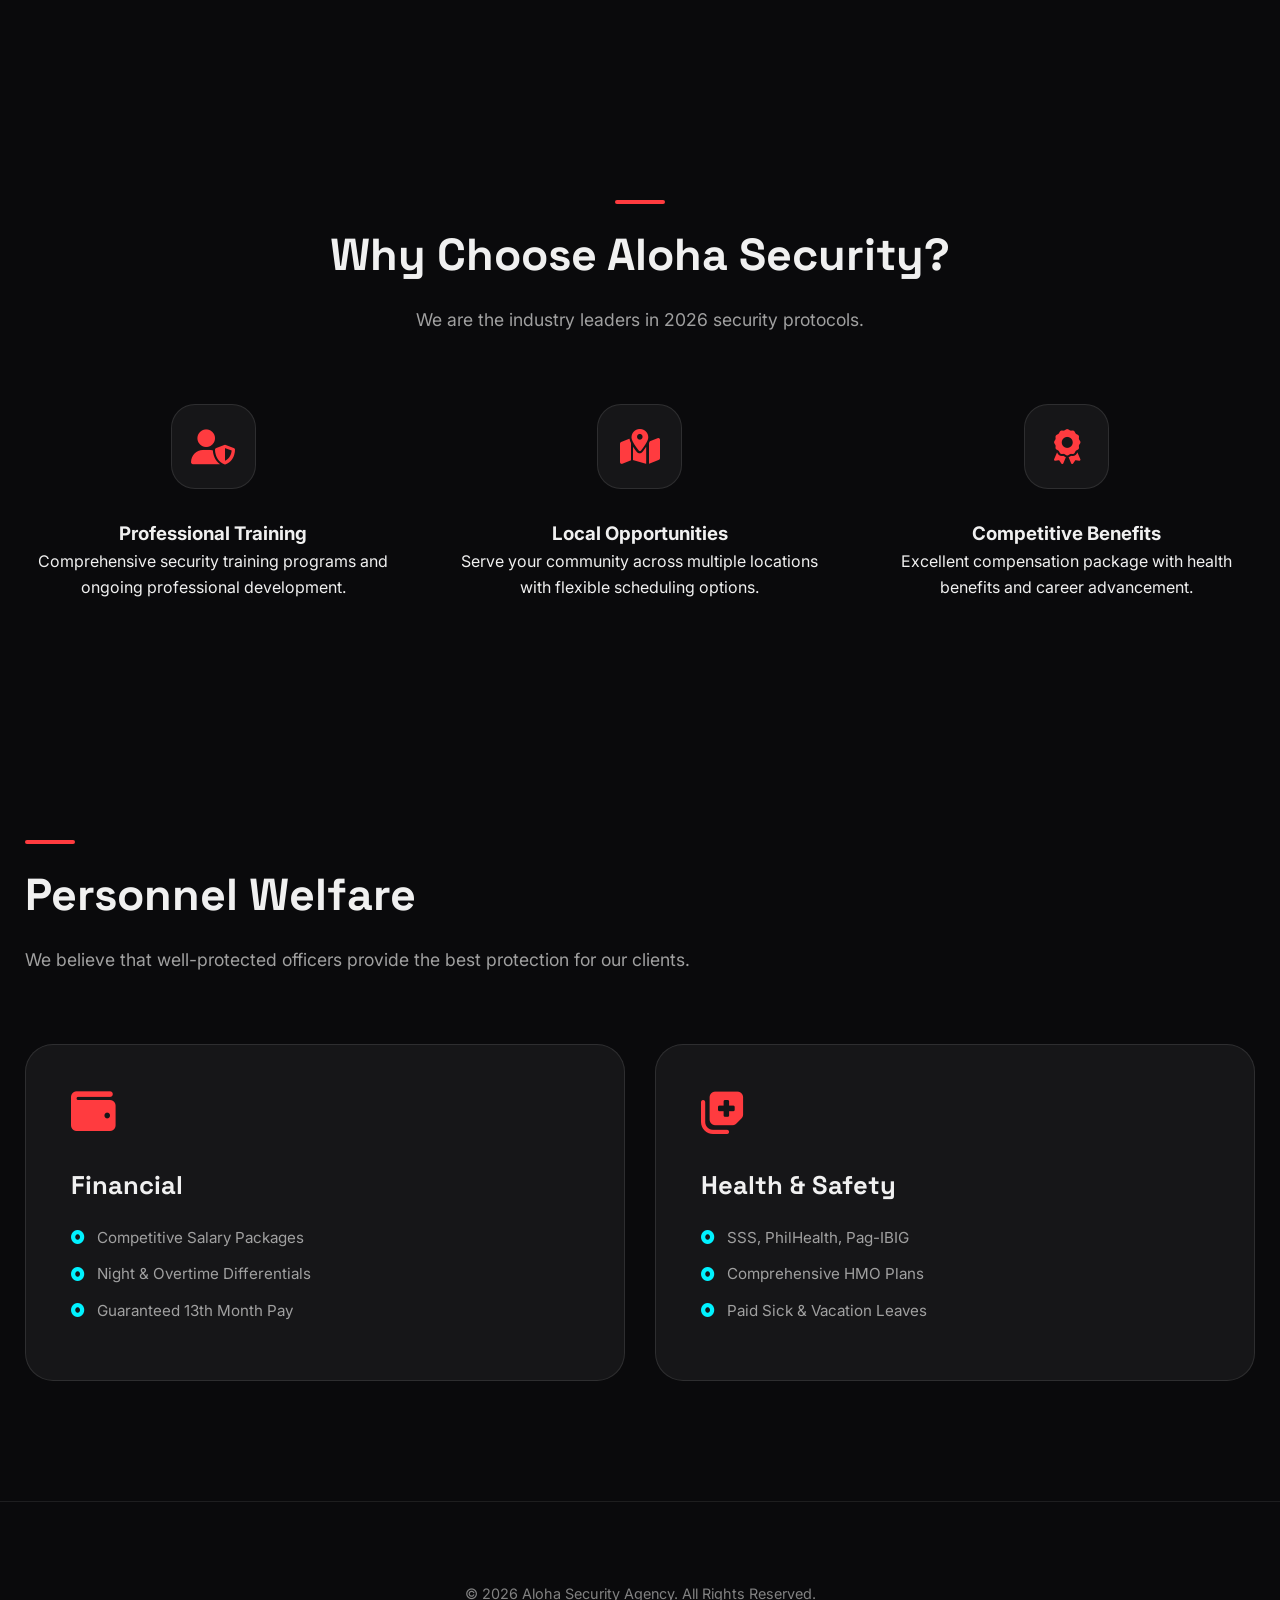
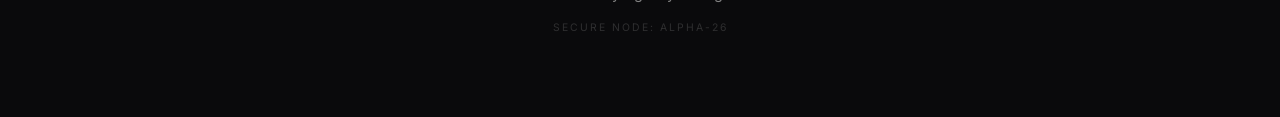
==== commit 611253c2: "Add files via upload" ====
--- a/index.html
+++ b/index.html
@@ -3,161 +3,384 @@
 <head>
     <meta charset="UTF-8">
     <meta name="viewport" content="width=device-width, initial-scale=1.0">
-    <title>Aloha Security Agency</title>
-    <link rel="stylesheet" href="style.css">
-    <link rel="stylesheet" href="https://cdnjs.cloudflare.com/ajax/libs/font-awesome/6.0.0-beta3/css/all.min.css">
+    <title>Aloha Security Agency | Elite 2026 Protection</title>
+    <!-- Modern Tech Fonts -->
+    <link href="https://fonts.googleapis.com/css2?family=Inter:wght@300;400;600;800&family=Space+Grotesk:wght@300;500;700&display=swap" rel="stylesheet">
+    <link rel="stylesheet" href="https://cdnjs.cloudflare.com/ajax/libs/font-awesome/6.4.0/css/all.min.css">
+    
     <style>
-        /* --- UPDATED SLIDER CSS --- */
-        .hero {
-            position: relative;
-            height: 80vh;
-            min-height: 500px;
-            overflow: hidden;
-            display: flex;
-            align-items: center;
-            justify-content: center;
-            color: white;
-            text-align: center;
-            background-color: #1a1a1a;
-        }
-
-        .hero-slides {
-            position: absolute;
-            top: 0; left: 0; width: 100%; height: 100%;
-            z-index: 1;
-        }
-
+        /* --- 2026 GLOBAL DESIGN SYSTEM --- */
+        :root {
+            /* Default Dark Mode (Cyber Aesthetic) */
+            --primary: #FF3B3F; 
+            --accent: #00F2FF;
+            --bg-dark: #0a0a0c;
+            --header-bg: rgba(10, 10, 12, 0.8);
+            --glass: rgba(255, 255, 255, 0.05);
+            --glass-border: rgba(255, 255, 255, 0.1);
+            --text-main: #f0f0f0;
+            --text-dim: #a0a0a0;
+            --card-hover: rgba(255, 255, 255, 0.05);
+            --hero-overlay: radial-gradient(circle at center, transparent 20%, #0a0a0c 90%);
+            --transition: all 0.4s cubic-bezier(0.16, 1, 0.3, 1);
+        }
+
+        /* --- WARM LIGHT MODE (Soft Aesthetic) --- */
+        [data-theme="light"] {
+            --bg-dark: #fcfaf7; /* Warm Cream White */
+            --header-bg: rgba(252, 250, 247, 0.85);
+            --glass: rgba(139, 69, 19, 0.05); /* Soft Amber Glass */
+            --glass-border: rgba(139, 69, 19, 0.1);
+            --text-main: #2c2c2e; /* Dark Charcoal */
+            --text-dim: #5a5a5c;
+            --card-hover: rgba(139, 69, 19, 0.03);
+            --hero-overlay: linear-gradient(to bottom, rgba(252, 250, 247, 0.4), rgba(252, 250, 247, 0.95));
+        }
+
+        * { margin: 0; padding: 0; box-sizing: border-box; font-family: 'Inter', sans-serif; }
+
+        body {
+            background-color: var(--bg-dark);
+            color: var(--text-main);
+            overflow-x: hidden;
+            line-height: 1.6;
+            transition: background-color 0.5s ease, color 0.5s ease;
+        }
+
+        .container { max-width: 1300px; margin: 0 auto; padding: 0 25px; }
+
+        /* --- LOADING SCREEN --- */
+        #loading-screen {
+            position: fixed; inset: 0; background: #000; z-index: 9999;
+            display: flex; justify-content: center; align-items: center;
+            transition: opacity 0.8s ease;
+        }
+        .spinner {
+            width: 60px; height: 60px; border: 3px solid transparent;
+            border-top-color: var(--primary); border-radius: 50%;
+            animation: spin 1s infinite linear;
+        }
+        @keyframes spin { to { transform: rotate(360deg); } }
+
+        /* --- HEADER & NAVIGATION --- */
+        header {
+            position: fixed; top: 0; width: 100%; z-index: 1000;
+            background: var(--header-bg); backdrop-filter: blur(15px);
+            border-bottom: 1px solid var(--glass-border); padding: 15px 0;
+            transition: var(--transition);
+        }
+        header .container { display: flex; justify-content: space-between; align-items: center; }
+
+        .logo { display: flex; align-items: center; gap: 15px; }
+        .logo img { height: 45px; filter: drop-shadow(0 0 8px var(--primary)); border-radius: 8px; }
+        .logo-text h1 { font-family: 'Space Grotesk', sans-serif; font-size: 1.1rem; text-transform: uppercase; color: var(--text-main); letter-spacing: 1px; }
+        .logo-text p { font-size: 0.65rem; color: var(--primary); font-weight: 700; letter-spacing: 2px; }
+
+        nav { display: flex; align-items: center; gap: 15px; }
+
+        .btn {
+            padding: 10px 20px; border-radius: 10px; text-decoration: none;
+            font-weight: 600; font-size: 0.85rem; transition: var(--transition);
+            display: flex; align-items: center; gap: 8px; cursor: pointer; border: none;
+        }
+        .btn-primary { background: var(--primary); color: white; box-shadow: 0 8px 15px rgba(255, 59, 63, 0.2); }
+        .btn-secondary { background: var(--glass); color: var(--text-main); border: 1px solid var(--glass-border); }
+        
+        /* --- THEME TOGGLE (Dulo ng Nav) --- */
+        .theme-toggle {
+            background: var(--glass);
+            border: 1px solid var(--glass-border);
+            color: var(--text-main);
+            width: 40px; height: 40px; border-radius: 10px;
+            cursor: pointer; display: flex; align-items: center; justify-content: center;
+            font-size: 1rem; transition: var(--transition);
+        }
+        .theme-toggle:hover { border-color: var(--primary); transform: scale(1.05); }
+
+        /* Ghost Admin Trigger */
+        .admin-discreet-trigger {
+            position: fixed; bottom: 25px; left: 25px; z-index: 998;
+            opacity: 0.1; transition: var(--transition);
+        }
+        .admin-discreet-trigger:hover { opacity: 0.8; transform: rotate(90deg); }
+        .btn-ghost-admin {
+            background: none; border: 1px solid var(--glass-border); color: var(--text-dim);
+            width: 30px; height: 30px; border-radius: 5px; cursor: pointer; display: flex;
+            align-items: center; justify-content: center; font-size: 0.7rem;
+        }
+
+        .btn:hover { transform: translateY(-2px); filter: brightness(1.1); }
+        .btn:disabled { opacity: 0.5; cursor: not-allowed; transform: none; }
+
+        /* --- HERO SLIDER --- */
+        .hero { position: relative; height: 100vh; display: flex; align-items: center; overflow: hidden; background: #000; }
+        .hero-slides { position: absolute; inset: 0; z-index: 1; }
         .slide {
-            position: absolute;
-            top: 0; left: 0; width: 100%; height: 100%;
-            background-size: cover;
-            background-position: center;
-            opacity: 0;
-            transition: opacity 1s ease-in-out;
-        }
-
-        .slide.active { opacity: 1; }
-
-        .hero-overlay {
-            position: absolute;
-            top: 0; left: 0; width: 100%; height: 100%;
-            background-color: rgba(0, 0, 0, 0.6);
-            z-index: 2;
-        }
-
-        .hero-content {
-            position: relative;
-            z-index: 3;
-            max-width: 800px;
-            padding: 0 20px;
-        }
-
-        /* --- NEXT & PREV BUTTONS --- */
+            position: absolute; inset: 0; background-size: cover; background-position: center;
+            opacity: 0; transform: scale(1.05); transition: opacity 1.5s ease, transform 6s linear;
+        }
+        .slide.active { opacity: 0.5; transform: scale(1); }
+        
+        /* Warm Overlay for Light Mode Hero */
+        [data-theme="light"] .slide.active { opacity: 0.35; filter: sepia(20%); }
+
+        .hero-overlay { position: absolute; inset: 0; background: var(--hero-overlay); z-index: 2; transition: background 0.5s ease; }
+        .hero-content { position: relative; z-index: 3; max-width: 850px; }
+        .hero-content h2 { font-family: 'Space Grotesk', sans-serif; font-size: clamp(2rem, 7vw, 4rem); margin-bottom: 20px; font-weight: 800; line-height: 1.1; }
+        .hero-content p { font-size: 1.1rem; color: var(--text-dim); margin-bottom: 30px; max-width: 600px; }
+
         .slider-btn {
-            position: absolute;
-            top: 50%;
-            transform: translateY(-50%);
-            z-index: 10;
-            background: rgba(210, 4, 45, 0.5); /* Semi-transparent Red */
-            color: white;
-            border: none;
-            width: 50px;
-            height: 50px;
-            border-radius: 50%;
-            cursor: pointer;
-            font-size: 1.2rem;
-            transition: 0.3s;
-            display: flex;
-            align-items: center;
-            justify-content: center;
-        }
-
-        .slider-btn:hover {
-            background: rgba(210, 4, 45, 1); /* Solid Red on hover */
-            transform: translateY(-50%) scale(1.1);
-        }
-
-        .prev-btn { left: 20px; }
-        .next-btn { right: 20px; }
-
-        /* BUTTON SPACING */
-        nav .btn { margin-left: 10px; }
-        .hero-btn-group { display: flex; gap: 15px; justify-content: center; margin-top: 20px; }
-
-        @media (max-width: 480px) {
-            .slider-btn { width: 40px; height: 40px; font-size: 1rem; }
-            .prev-btn { left: 10px; }
-            .next-btn { right: 10px; }
-            .hero-btn-group { flex-direction: column; align-items: center; }
+            position: absolute; bottom: 40px; z-index: 10;
+            background: var(--glass); border: 1px solid var(--glass-border);
+            color: var(--text-main); width: 55px; height: 55px; border-radius: 50%; cursor: pointer;
+            backdrop-filter: blur(10px);
+        }
+        .prev-btn { right: 110px; } .next-btn { right: 30px; }
+
+        /* --- SECTION STYLING --- */
+        .section-padding { padding: 120px 0; }
+        .section-title { margin-bottom: 70px; }
+        .title-accent { width: 50px; height: 4px; background: var(--primary); margin-bottom: 15px; border-radius: 10px; }
+        .section-title h2 { font-family: 'Space Grotesk', sans-serif; font-size: 2.8rem; margin-bottom: 15px; }
+        .section-title p { color: var(--text-dim); font-size: 1.1rem; }
+
+        /* --- BENTO GRID CARDS --- */
+        .info-grid { display: grid; grid-template-columns: repeat(auto-fit, minmax(320px, 1fr)); gap: 30px; }
+        .info-card {
+            background: var(--glass); padding: 45px; border-radius: 28px;
+            border: 1px solid var(--glass-border); transition: var(--transition);
+        }
+        .info-card:hover { border-color: var(--primary); background: var(--card-hover); transform: translateY(-10px); }
+        .info-card i { font-size: 2.8rem; color: var(--primary); margin-bottom: 30px; display: block; }
+        .info-card h3 { margin-bottom: 20px; font-family: 'Space Grotesk'; font-size: 1.6rem; }
+        .info-card ul { list-style: none; }
+        .info-card li { color: var(--text-dim); margin-bottom: 12px; display: flex; align-items: center; gap: 12px; font-size: 0.95rem; }
+        .info-card li i { font-size: 0.85rem; color: var(--accent); margin: 0; display: inline; }
+
+        /* --- WHY CHOOSE US --- */
+        .why-choose-us { background: var(--bg-dark); padding: 120px 0; position: relative; transition: background-color 0.5s ease; }
+        .features { display: grid; grid-template-columns: repeat(auto-fit, minmax(300px, 1fr)); gap: 50px; }
+        .feature-item { text-align: center; }
+        .feature-item .icon { 
+            width: 85px; height: 85px; background: var(--glass); border-radius: 24px;
+            display: flex; align-items: center; justify-content: center; margin: 0 auto 30px;
+            font-size: 2.2rem; color: var(--primary); border: 1px solid var(--glass-border);
+            transition: var(--transition);
+        }
+        .feature-item:hover .icon { background: var(--primary); color: white; transform: rotate(10deg); }
+
+        /* --- ADMIN MODAL --- */
+        .modal-overlay {
+            position: fixed; inset: 0; background: rgba(0,0,0,0.92); backdrop-filter: blur(15px);
+            z-index: 2000; display: none; align-items: center; justify-content: center;
+        }
+        .modal-content {
+            background: #121214; padding: 50px; border-radius: 32px; width: 100%; max-width: 420px;
+            border: 1px solid var(--glass-border); text-align: center; color: white;
+            box-shadow: 0 25px 50px rgba(0,0,0,0.5);
+            transform: scale(0.9); transition: 0.3s;
+        }
+        .modal-overlay.active { display: flex; }
+        .modal-overlay.active .modal-content { transform: scale(1); }
+        
+        .modal-input {
+            width: 100%; padding: 18px; background: rgba(255,255,255,0.05); border: 1px solid var(--glass-border);
+            border-radius: 15px; color: white; font-size: 1.1rem; margin-bottom: 25px; outline: none;
+            text-align: center; letter-spacing: 6px; transition: 0.3s;
+        }
+        .modal-input:focus { border-color: var(--primary); background: rgba(255,255,255,0.08); }
+
+        /* --- FOOTER --- */
+        footer { padding: 80px 0; border-top: 1px solid var(--glass-border); text-align: center; opacity: 0.8; }
+        footer p { font-size: 0.9rem; color: var(--text-dim); }
+
+        /* --- ANIMATIONS --- */
+        [data-aos] { opacity: 0; transform: translateY(30px); transition: 0.8s cubic-bezier(0.16, 1, 0.3, 1); }
+        .aos-animate { opacity: 1; transform: translateY(0); }
+
+        @keyframes shake {
+            0%, 100% { transform: translateX(0); }
+            20% { transform: translateX(-8px); }
+            40% { transform: translateX(8px); }
+            60% { transform: translateX(-8px); }
+            80% { transform: translateX(8px); }
+        }
+
+        @media (max-width: 768px) {
+            header .container { flex-direction: column; gap: 15px; }
+            nav { width: 100%; justify-content: center; }
+            .hero-content h2 { font-size: 2.5rem; }
+            .slider-btn { bottom: 20px; width: 45px; height: 45px; }
+            .prev-btn { right: 80px; }
         }
     </style>
 </head>
 <body>
 
+    <!-- PRELOADER -->
     <div id="loading-screen">
         <div class="spinner"></div>
     </div>
 
+    <!-- ADMIN MODAL -->
+    <div class="modal-overlay" id="adminModal">
+        <div class="modal-content">
+            <i class="fas fa-fingerprint" id="modal-icon" style="font-size: 3.5rem; color: var(--primary); margin-bottom: 25px;"></i>
+            <h3 style="font-family: 'Space Grotesk'; font-size: 1.8rem; margin-bottom: 10px;">Security Override</h3>
+            <p id="modal-instruction" style="font-size: 0.95rem; color: #888; margin-bottom: 30px;">Authorized Access Only</p>
+            
+            <input type="password" id="adminPass" class="modal-input" placeholder="••••••">
+            
+            <div id="modal-error" style="color: var(--primary); font-size: 0.85rem; margin-bottom: 20px; display: none; font-weight: 600;"></div>
+            
+            <div style="display: flex; flex-direction: column; gap: 12px;">
+                <button id="authBtn" onclick="verifyAdmin()" class="btn btn-primary" style="width: 100%; justify-content: center; padding: 15px;">Authenticate Node</button>
+                <button onclick="closeModal()" style="background:none; border:none; color: #555; cursor:pointer; font-size: 0.85rem;">Abort Connection</button>
+            </div>
+        </div>
+    </div>
+
+    <!-- GHOST ADMIN TRIGGER -->
+    <div class="admin-discreet-trigger">
+        <button onclick="openModal()" class="btn-ghost-admin">
+            <i class="fas fa-shield-halved"></i>
+        </button>
+    </div>
+
     <header>
         <div class="container">
             <div class="logo">
-                <img src="Resources/logo.jpg" alt="Logo" style="height: 50px;">
+                <img src="Resources/logo.jpg" alt="Logo">
                 <div class="logo-text">
-                    <h1>Aloha Security Agency</h1>
-                    <p>Your Trusted Security Partner</p>
+                    <h1>Aloha Security</h1>
+                    <p>ELITE PROTECTION 2026</p>
                 </div>
             </div>
             <nav>
-                <!-- NEW LINK: CHECK STATUS -->
-                <a href="applicant-portal.html" class="btn btn-secondary"><i class="fas fa-search"></i> Check Status</a>
-                <a href="application.html" class="btn btn-primary">Apply Now</a>
+                <a href="applicant-portal.html" class="btn btn-secondary"><i class="fas fa-fingerprint"></i> Portal</a>
+                <a href="application.html" class="btn btn-primary">Join Elite Team</a>
+                <button class="theme-toggle" id="themeToggle">
+                    <i class="fas fa-moon" id="themeIcon"></i>
+                </button>
             </nav>
         </div>
     </header>
 
     <main>
+        <!-- HERO SECTION -->
         <section class="hero">
             <div class="hero-slides">
                 <div class="slide active" style="background-image: url('Resources/1.jpg');"></div>
                 <div class="slide" style="background-image: url('Resources/2.jpg');"></div>
                 <div class="slide" style="background-image: url('Resources/3.jpg');"></div>
             </div>
-
-            <button class="slider-btn prev-btn" id="prevBtn"><i class="fas fa-chevron-left"></i></button>
-            <button class="slider-btn next-btn" id="nextBtn"><i class="fas fa-chevron-right"></i></button>
-
             <div class="hero-overlay"></div>
-            
             <div class="container hero-content">
-                <h2>Join Our Elite Security Team</h2>
-                <p>Protecting what matters most. Build a career with a trusted and professional agency.</p>
-                
-                <div class="hero-btn-group">
-                    <a href="application.html" class="btn btn-primary hero-btn"><i class="fas fa-file-alt"></i> Start Your Application</a>
-                    <!-- NEW LINK: TRACK PROGRESS -->
-                    <a href="applicant-portal.html" class="btn btn-secondary hero-btn"><i class="fas fa-clock"></i> Track My Progress</a>
-                </div>
-            </div>
+                <h2 data-aos>Redefining <br><span style="color: var(--primary);">Next-Gen Safety.</span></h2>
+                <p data-aos>Integrating advanced human intelligence with modern security protocols to protect what matters most to you.</p>
+                <div style="display: flex; gap: 15px;" data-aos>
+                    <a href="application.html" class="btn btn-primary" style="padding: 15px 30px;"><i class="fas fa-shield-halved"></i> Start Application</a>
+                    <a href="#requirements" class="btn btn-secondary" style="padding: 15px 30px;">Our Standards</a>
+                </div>
+            </div>
+            <button class="slider-btn prev-btn" id="prevBtn"><i class="fas fa-arrow-left"></i></button>
+            <button class="slider-btn next-btn" id="nextBtn"><i class="fas fa-arrow-right"></i></button>
         </section>
 
-        <section class="why-choose-us">
+        <!-- REQUIREMENTS SECTION -->
+        <section class="section-padding" id="requirements">
             <div class="container">
-                 <h2>Why Choose Aloha Security?</h2>
-                 <div class="features">
-                    <div class="feature-item">
-                        <div class="icon"><i class="fas fa-users"></i></div>
+                <div class="section-title" data-aos>
+                    <div class="title-accent"></div>
+                    <h2>Elite Requirements</h2>
+                    <p>Our personnel undergo rigorous verification to maintain the highest standards of service.</p>
+                </div>
+                <div class="info-grid">
+                    <div class="info-card" data-aos>
+                        <i class="fas fa-id-card"></i>
+                        <h3>Credentialing</h3>
+                        <ul>
+                            <li><i class="fas fa-check-circle"></i> Active SOSIA Security License</li>
+                            <li><i class="fas fa-check-circle"></i> Clean NBI & Police Records</li>
+                            <li><i class="fas fa-check-circle"></i> PSA Verified Documentation</li>
+                        </ul>
+                    </div>
+                    <div class="info-card" data-aos>
+                        <i class="fas fa-brain"></i>
+                        <h3>Intellectual</h3>
+                        <ul>
+                            <li><i class="fas fa-check-circle"></i> Min. High School / College Level</li>
+                            <li><i class="fas fa-check-circle"></i> Certified Security Training</li>
+                            <li><i class="fas fa-check-circle"></i> Neuro-Psychiatric Clearance</li>
+                        </ul>
+                    </div>
+                    <div class="info-card" data-aos>
+                        <i class="fas fa-user-check"></i>
+                        <h3>Physiology</h3>
+                        <ul>
+                            <li><i class="fas fa-check-circle"></i> Comprehensive Drug Screen</li>
+                            <li><i class="fas fa-check-circle"></i> Medical Fitness Certificate</li>
+                            <li><i class="fas fa-check-circle"></i> Height: 5'5"(M) / 5'2"(F)</li>
+                        </ul>
+                    </div>
+                </div>
+            </div>
+        </section>
+
+        <!-- WHY CHOOSE ALOHA - THE ALOHA ADVANTAGE -->
+        <section class="why-choose-us" id="why">
+            <div class="container">
+                <div class="section-title" style="text-align: center;" data-aos>
+                    <div class="title-accent" style="margin: 0 auto 15px;"></div>
+                    <h2>Why Choose Aloha Security?</h2>
+                    <p>We are the industry leaders in 2026 security protocols.</p>
+                </div>
+                <div class="features">
+                    <div class="feature-item" data-aos>
+                        <div class="icon"><i class="fas fa-user-shield"></i></div>
                         <h3>Professional Training</h3>
                         <p>Comprehensive security training programs and ongoing professional development.</p>
                     </div>
-                    <div class="feature-item">
-                        <div class="icon"><i class="fas fa-map-marker-alt"></i></div>
+                    <div class="feature-item" data-aos>
+                        <div class="icon"><i class="fas fa-map-location-dot"></i></div>
                         <h3>Local Opportunities</h3>
                         <p>Serve your community across multiple locations with flexible scheduling options.</p>
                     </div>
-                    <div class="feature-item">
-                        <div class="icon"><i class="fas fa-check-circle"></i></div>
+                    <div class="feature-item" data-aos>
+                        <div class="icon"><i class="fas fa-award"></i></div>
                         <h3>Competitive Benefits</h3>
                         <p>Excellent compensation package with health benefits and career advancement.</p>
+                    </div>
+                </div>
+            </div>
+        </section>
+
+        <!-- BENEFITS SECTION -->
+        <section class="section-padding">
+            <div class="container">
+                <div class="section-title" data-aos>
+                    <div class="title-accent"></div>
+                    <h2>Personnel Welfare</h2>
+                    <p>We believe that well-protected officers provide the best protection for our clients.</p>
+                </div>
+                <div class="info-grid">
+                    <div class="info-card" data-aos>
+                        <i class="fas fa-wallet"></i>
+                        <h3>Financial</h3>
+                        <ul>
+                            <li><i class="fas fa-circle-dot"></i> Competitive Salary Packages</li>
+                            <li><i class="fas fa-circle-dot"></i> Night & Overtime Differentials</li>
+                            <li><i class="fas fa-circle-dot"></i> Guaranteed 13th Month Pay</li>
+                        </ul>
+                    </div>
+                    <div class="info-card" data-aos>
+                        <i class="fas fa-notes-medical"></i>
+                        <h3>Health & Safety</h3>
+                        <ul>
+                            <li><i class="fas fa-circle-dot"></i> SSS, PhilHealth, Pag-IBIG</li>
+                            <li><i class="fas fa-circle-dot"></i> Comprehensive HMO Plans</li>
+                            <li><i class="fas fa-circle-dot"></i> Paid Sick & Vacation Leaves</li>
+                        </ul>
                     </div>
                 </div>
             </div>
@@ -166,60 +389,168 @@
     
     <footer>
         <div class="container">
-            <p>&copy; 2025 Aloha Security Agency. All Rights Reserved.</p>
-            <!-- OPTIONAL: HIDDEN LINK FOR ADMINS -->
-            <a href="AdminLogin.html" style="color: rgba(255,255,255,0.2); text-decoration: none; font-size: 10px;">Admin Portal</a>
+            <p>&copy; 2026 Aloha Security Agency. All Rights Reserved.</p>
+            <p style="font-size: 0.65rem; margin-top: 15px; opacity: 0.3; letter-spacing: 2px;">SECURE NODE: ALPHA-26</p>
         </div>
     </footer>
 
     <script>
+        // --- THEME ENGINE ---
+        const themeToggle = document.getElementById('themeToggle');
+        const themeIcon = document.getElementById('themeIcon');
+        
+        const currentTheme = localStorage.getItem('theme') || 'dark';
+        document.body.setAttribute('data-theme', currentTheme);
+        updateIcon(currentTheme);
+
+        themeToggle.addEventListener('click', () => {
+            let theme = document.body.getAttribute('data-theme');
+            let newTheme = (theme === 'dark') ? 'light' : 'dark';
+            document.body.setAttribute('data-theme', newTheme);
+            localStorage.setItem('theme', newTheme);
+            updateIcon(newTheme);
+        });
+
+        function updateIcon(theme) {
+            themeIcon.className = (theme === 'light') ? 'fas fa-sun' : 'fas fa-moon';
+        }
+
+        // --- AUTHENTICATION & PERSISTENCE ---
+        const LOCK_TIME_KEY = "node_lock_until";
+        const ATTEMPTS_KEY = "node_attempts";
+        const LOCK_DURATION = 5 * 60 * 1000;
+
+        let attempts = parseInt(localStorage.getItem(ATTEMPTS_KEY)) || 0;
+        let isLocked = false;
+        let lockTimerInterval = null;
+
         window.addEventListener('load', () => {
-            const ls = document.getElementById('loading-screen');
-            ls.style.opacity = '0';
-            setTimeout(() => ls.style.display = 'none', 500);
+            document.getElementById('loading-screen').style.opacity = '0';
+            setTimeout(() => document.getElementById('loading-screen').style.display = 'none', 600);
+            triggerAOS();
+            checkLockStatus();
         });
 
+        const modal = document.getElementById('adminModal');
+        const passInput = document.getElementById('adminPass');
+        const errorMsg = document.getElementById('modal-error');
+        const authBtn = document.getElementById('authBtn');
+        const modalIcon = document.getElementById('modal-icon');
+
+        function openModal() {
+            modal.classList.add('active');
+            if(!isLocked) passInput.focus();
+        }
+
+        function closeModal() {
+            modal.classList.remove('active');
+            if(!isLocked) {
+                passInput.value = '';
+                errorMsg.style.display = 'none';
+            }
+        }
+
+        function verifyAdmin() {
+            if (isLocked) return;
+            const password = passInput.value;
+
+            if (password === "admin!") {
+                localStorage.removeItem(ATTEMPTS_KEY);
+                localStorage.removeItem(LOCK_TIME_KEY);
+                window.location.href = "AdminLogin.html";
+            } else {
+                attempts++;
+                localStorage.setItem(ATTEMPTS_KEY, attempts);
+                errorMsg.style.display = 'block';
+                
+                if (attempts >= 5) {
+                    const lockUntil = Date.now() + LOCK_DURATION;
+                    localStorage.setItem(LOCK_TIME_KEY, lockUntil);
+                    startLockout(lockUntil);
+                } else {
+                    errorMsg.innerText = `ACCESS DENIED. Attempt ${attempts}/5.`;
+                    passInput.value = '';
+                    modal.querySelector('.modal-content').style.animation = 'shake 0.4s';
+                    setTimeout(() => modal.querySelector('.modal-content').style.animation = '', 400);
+                }
+            }
+        }
+
+        function checkLockStatus() {
+            const lockUntil = localStorage.getItem(LOCK_TIME_KEY);
+            if (lockUntil && Date.now() < lockUntil) {
+                startLockout(parseInt(lockUntil));
+            } else if (lockUntil && Date.now() >= lockUntil) {
+                unlockSystem();
+            }
+        }
+
+        function startLockout(lockUntil) {
+            isLocked = true;
+            passInput.disabled = true;
+            authBtn.disabled = true;
+            modalIcon.style.color = '#222';
+            errorMsg.style.display = 'block';
+
+            if (lockTimerInterval) clearInterval(lockTimerInterval);
+
+            lockTimerInterval = setInterval(() => {
+                const now = Date.now();
+                const timeLeft = lockUntil - now;
+
+                if (timeLeft <= 0) {
+                    clearInterval(lockTimerInterval);
+                    unlockSystem();
+                } else {
+                    const m = Math.floor(timeLeft / 60000);
+                    const s = Math.floor((timeLeft % 60000) / 1000);
+                    errorMsg.innerText = `PROTOCOL LOCK: Try in ${m}:${s < 10 ? '0' + s : s}`;
+                }
+            }, 1000);
+        }
+
+        function unlockSystem() {
+            isLocked = false;
+            attempts = 0;
+            localStorage.removeItem(ATTEMPTS_KEY);
+            localStorage.removeItem(LOCK_TIME_KEY);
+            passInput.disabled = false;
+            authBtn.disabled = false;
+            modalIcon.style.color = 'var(--primary)';
+            errorMsg.style.display = 'none';
+            if (lockTimerInterval) clearInterval(lockTimerInterval);
+        }
+
+        // --- SLIDER ---
         let currentSlide = 0;
         const slides = document.querySelectorAll('.slide');
-        const nextBtn = document.getElementById('nextBtn');
-        const prevBtn = document.getElementById('prevBtn');
-        let slideTimer;
-
         function showSlide(index) {
             slides.forEach(s => s.classList.remove('active'));
             slides[index].classList.add('active');
         }
-
-        function nextSlide() {
+        document.getElementById('nextBtn').addEventListener('click', () => {
             currentSlide = (currentSlide + 1) % slides.length;
             showSlide(currentSlide);
-            resetTimer();
-        }
-
-        function prevSlide() {
+        });
+        document.getElementById('prevBtn').addEventListener('click', () => {
             currentSlide = (currentSlide - 1 + slides.length) % slides.length;
             showSlide(currentSlide);
-            resetTimer();
-        }
-
-        function startTimer() {
-            slideTimer = setInterval(() => {
-                currentSlide = (currentSlide + 1) % slides.length;
-                showSlide(currentSlide);
-            }, 5000);
-        }
-
-        function resetTimer() {
-            clearInterval(slideTimer);
-            startTimer();
-        }
-
-        nextBtn.addEventListener('click', nextSlide);
-        prevBtn.addEventListener('click', prevSlide);
-
-        if (slides.length > 1) {
-            startTimer();
-        }
+        });
+        setInterval(() => {
+            currentSlide = (currentSlide + 1) % slides.length;
+            showSlide(currentSlide);
+        }, 6000);
+
+        // --- AOS ---
+        function triggerAOS() {
+            const elements = document.querySelectorAll('[data-aos]');
+            elements.forEach(el => {
+                const rect = el.getBoundingClientRect();
+                if (rect.top < window.innerHeight - 50) el.classList.add('aos-animate');
+            });
+        }
+        window.addEventListener('scroll', triggerAOS);
+        passInput.addEventListener('keypress', (e) => { if (e.key === 'Enter') verifyAdmin(); });
     </script>
 </body>
 </html>
